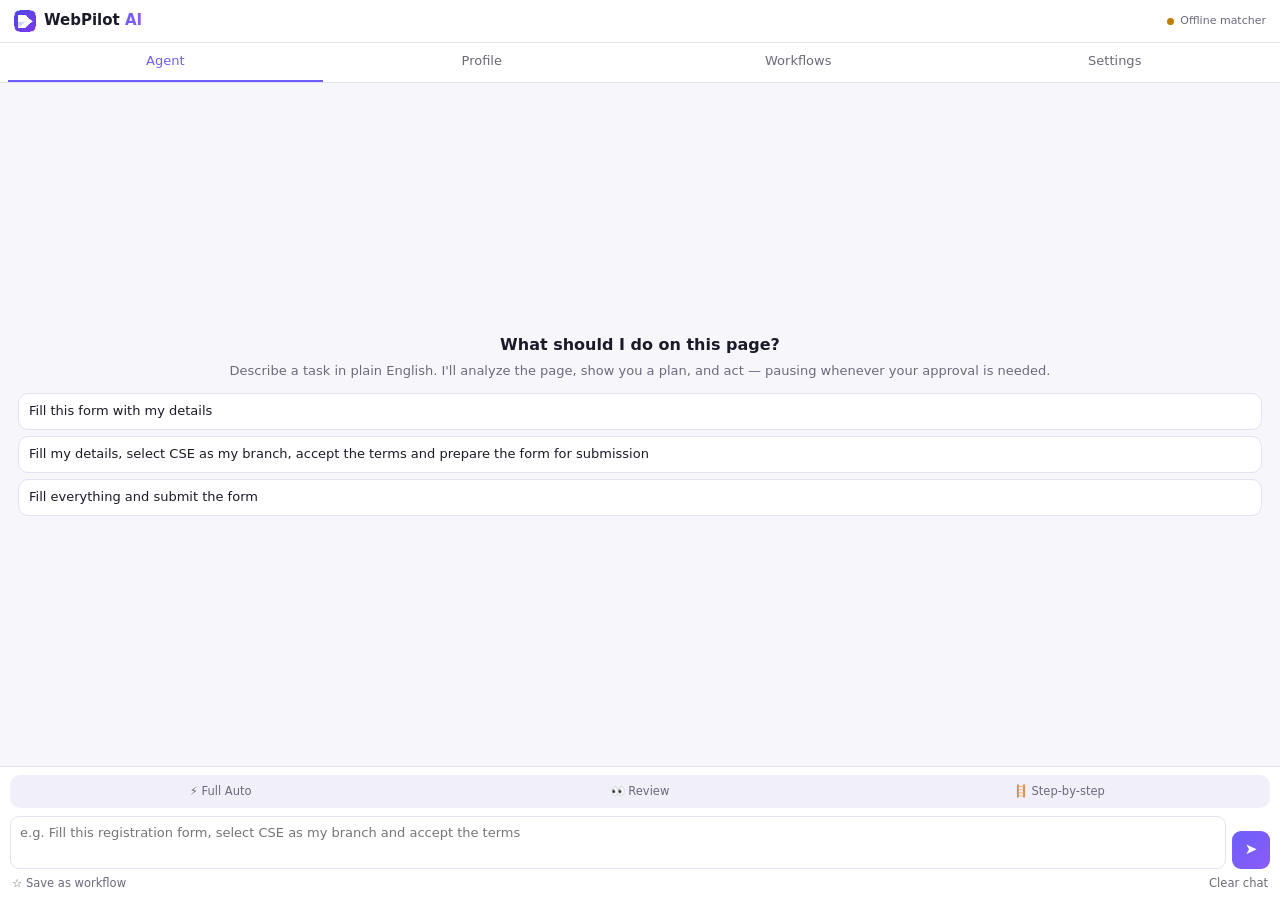
==== extension/sidepanel/sidepanel.html @ 209e41cd "Initial project upload" ====
<!doctype html>
<html lang="en">
<head>
  <meta charset="utf-8" />
  <meta name="viewport" content="width=device-width, initial-scale=1" />
  <title>WebPilot AI</title>
  <link rel="stylesheet" href="sidepanel.css" />
</head>
<body>
  <header class="top">
    <div class="brand">
      <img src="../icons/icon32.png" alt="" width="22" height="22" />
      <span>WebPilot <b>AI</b></span>
    </div>
    <div class="status" id="status" title="Planner">
      <span class="dot"></span><span id="statusText">Offline matcher</span>
    </div>
  </header>

  <nav class="tabs" role="tablist">
    <button class="tab active" data-tab="agent" role="tab">Agent</button>
    <button class="tab" data-tab="profile" role="tab">Profile</button>
    <button class="tab" data-tab="workflows" role="tab">Workflows</button>
    <button class="tab" data-tab="settings" role="tab">Settings</button>
  </nav>

  <!-- ================= AGENT ================= -->
  <section class="panel active" id="tab-agent">
    <div class="log" id="log">
      <div class="welcome" id="welcome">
        <h2>What should I do on this page?</h2>
        <p>Describe a task in plain English. I'll analyze the page, show you a plan, and act — pausing whenever your approval is needed.</p>
        <div class="chips">
          <button class="chip">Fill this form with my details</button>
          <button class="chip">Fill my details, select CSE as my branch, accept the terms and prepare the form for submission</button>
          <button class="chip">Fill everything and submit the form</button>
        </div>
      </div>
    </div>

    <div class="composer">
      <div class="modes" role="radiogroup" aria-label="Autonomy mode">
        <label title="Routine actions run automatically. Submit, payment and delete still need your OK.">
          <input type="radio" name="mode" value="full" /><span>⚡ Full Auto</span>
        </label>
        <label title="Fills fields automatically, pauses before clicks, navigation, terms and sensitive steps.">
          <input type="radio" name="mode" value="review" /><span>👀 Review</span>
        </label>
        <label title="Asks for approval before every action.">
          <input type="radio" name="mode" value="step" /><span>🪜 Step-by-step</span>
        </label>
      </div>
      <div class="inputwrap">
        <textarea id="task" rows="2" placeholder="e.g. Fill this registration form, select CSE as my branch and accept the terms"></textarea>
        <button id="run" class="primary icon" title="Run (Enter)">➤</button>
        <button id="stop" class="danger icon" title="Stop" hidden>■</button>
      </div>
      <div class="composer-foot">
        <button id="saveWf" class="link">☆ Save as workflow</button>
        <button id="clearLog" class="link">Clear chat</button>
      </div>
    </div>
  </section>

  <!-- ================= PROFILE ================= -->
  <section class="panel" id="tab-profile">
    <div class="card accent">
      <h3>✨ Import from ChatGPT or Gemini</h3>
      <ol class="steps">
        <li><button id="copyPrompt" class="small">Copy prompt</button> and paste it into ChatGPT or Gemini.</li>
        <li>Paste the assistant's reply below and preview it.</li>
      </ol>
      <textarea id="importText" rows="4" placeholder='Paste the JSON reply here, e.g. { "fullName": "Asha Rao", ... }'></textarea>
      <div class="row"><button id="previewImport" class="small">Preview import</button></div>
      <div id="importPreview"></div>
      <p class="hint">WebPilot never reads your assistant's memory directly — you control what gets imported.</p>
    </div>

    <div class="card">
      <div class="card-head">
        <h3>🔐 Profile Vault</h3>
        <span class="hint">Stored only on this device. 🔒 = ask before using.</span>
      </div>
      <form id="profileForm"></form>
      <label class="field">
        <span>Custom fields <em>(one per line: <code>key: value</code>)</em></span>
        <textarea id="customFields" rows="3" placeholder="hackerrank: https://hackerrank.com/asha&#10;tshirt size: M"></textarea>
      </label>
      <div class="row sticky">
        <button id="saveProfile" class="primary">Save profile</button>
        <button id="clearProfile" class="ghost">Clear</button>
        <span id="profileSaved" class="saved"></span>
      </div>
    </div>
  </section>

  <!-- ================= WORKFLOWS ================= -->
  <section class="panel" id="tab-workflows">
    <div class="card">
      <h3>⭐ Saved workflows</h3>
      <div id="wfList" class="list"></div>
    </div>
    <div class="card">
      <div class="card-head"><h3>🕘 Action history</h3><button id="clearHistory" class="link">Clear</button></div>
      <div id="historyList" class="list"></div>
    </div>
  </section>

  <!-- ================= SETTINGS ================= -->
  <section class="panel" id="tab-settings">
    <div class="card">
      <h3>🧠 AI planner</h3>
      <p class="hint">Add a free API key for full natural-language understanding. Without one, WebPilot uses its built-in offline form matcher.</p>
      <label class="field"><span>AI provider</span>
        <select id="provider">
          <option value="groq">Groq — free, very fast (recommended)</option>
          <option value="openrouter">OpenRouter — free models</option>
          <option value="gemini">Google Gemini</option>
        </select>
      </label>
      <label class="field"><span id="keyLabel">API key</span>
        <input id="apiKey" type="password" placeholder="" autocomplete="off" />
      </label>
      <p class="hint" style="margin-top:-4px">Get a free key: <a id="keyLink" href="#" target="_blank" rel="noopener"></a></p>
      <label class="field"><span>Model <em>(optional — leave blank for the default)</em></span>
        <input id="model" type="text" placeholder="" />
      </label>
      <label class="field"><span>Default autonomy mode</span>
        <select id="defaultMode">
          <option value="full">Full Auto</option>
          <option value="review">Review</option>
          <option value="step">Step-by-step</option>
        </select>
      </label>
      <div class="row">
        <button id="saveSettings" class="primary">Save</button>
        <button id="testKey" class="ghost">Test connection</button>
        <span id="settingsSaved" class="saved"></span>
      </div>
      <p id="testResult" class="hint"></p>
      <p class="hint">If the chosen model is overloaded, WebPilot retries and then switches to another model from the same provider. If every model is busy, it falls back to the offline matcher.</p>
    </div>
    <div class="card">
      <h3>🛡️ Privacy &amp; safety</h3>
      <ul class="bullets">
        <li>Your profile values are <b>never sent to the AI</b>. The model only sees field names and returns references like <code>profileKey: "email"</code>, which are filled in locally.</li>
        <li>The AI can only request whitelisted actions (fill, select, check, click, navigate) — it never runs code on the page.</li>
        <li>Passwords, OTPs, card and ID numbers are never filled.</li>
        <li>Submit, payment and delete buttons always require your approval — even in Full Auto.</li>
      </ul>
    </div>
  </section>

  <script type="module" src="sidepanel.js"></script>
</body>
</html>
---- extension/sidepanel/sidepanel.css ----
:root {
  --bg: #f7f7fb;
  --surface: #ffffff;
  --surface-2: #f1f0fa;
  --text: #1b1a29;
  --muted: #6b6a7d;
  --border: #e3e2ef;
  --accent: #6d5dfc;
  --accent-2: #8b5cf6;
  --accent-soft: #ecebff;
  --ok: #12a150;
  --warn: #c27c00;
  --warn-soft: #fff6e0;
  --danger: #d93a3a;
  --danger-soft: #ffeaea;
  --radius: 12px;
  --shadow: 0 1px 2px rgba(20, 18, 50, .06), 0 4px 14px rgba(20, 18, 50, .05);
}
@media (prefers-color-scheme: dark) {
  :root {
    --bg: #12121a;
    --surface: #1b1b26;
    --surface-2: #232333;
    --text: #ececf5;
    --muted: #9a99ad;
    --border: #2e2e40;
    --accent-soft: #2a2650;
    --warn-soft: #3a2f12;
    --danger-soft: #3d1a1a;
    --shadow: none;
  }
}

* { box-sizing: border-box; }
html, body { height: 100%; }
body {
  margin: 0; background: var(--bg); color: var(--text);
  font: 13px/1.45 system-ui, -apple-system, "Segoe UI", Roboto, sans-serif;
  display: flex; flex-direction: column;
}
button { font: inherit; cursor: pointer; }
a { color: var(--accent); }
code { font-size: 11.5px; background: var(--surface-2); padding: 1px 4px; border-radius: 4px; }

/* header */
.top { display: flex; align-items: center; justify-content: space-between; padding: 10px 14px; background: var(--surface); border-bottom: 1px solid var(--border); }
.brand { display: flex; align-items: center; gap: 8px; font-size: 15px; font-weight: 600; }
.brand b { background: linear-gradient(90deg, var(--accent), var(--accent-2)); -webkit-background-clip: text; background-clip: text; color: transparent; }
.status { display: flex; align-items: center; gap: 6px; font-size: 11px; color: var(--muted); }
.status .dot { width: 7px; height: 7px; border-radius: 50%; background: var(--warn); }
.status.ai .dot { background: var(--ok); }
.status.busy .dot { background: var(--accent); animation: pulse 1s infinite; }
@keyframes pulse { 50% { opacity: .3; } }

.tabs { display: flex; gap: 2px; padding: 0 8px; background: var(--surface); border-bottom: 1px solid var(--border); }
.tab { flex: 1; border: 0; background: none; padding: 9px 4px; color: var(--muted); border-bottom: 2px solid transparent; font-weight: 500; }
.tab.active { color: var(--accent); border-bottom-color: var(--accent); }

.panel { display: none; flex: 1; overflow: auto; padding: 12px; }
.panel.active { display: block; }
#tab-agent.active { display: flex; flex-direction: column; padding: 0; overflow: hidden; }

/* chat log */
.log { flex: 1; overflow-y: auto; padding: 12px; display: flex; flex-direction: column; gap: 8px; }
.welcome { margin: auto 0; text-align: center; padding: 12px 6px; }
.welcome h2 { font-size: 16px; margin: 0 0 6px; }
.welcome p { color: var(--muted); margin: 0 0 12px; }
.chips { display: flex; flex-direction: column; gap: 6px; }
.chip { text-align: left; border: 1px solid var(--border); background: var(--surface); color: var(--text); border-radius: 10px; padding: 8px 10px; }
.chip:hover { border-color: var(--accent); background: var(--accent-soft); }

.msg { max-width: 92%; padding: 8px 11px; border-radius: 12px; white-space: pre-wrap; word-wrap: break-word; }
.msg.user { align-self: flex-end; background: linear-gradient(135deg, var(--accent), var(--accent-2)); color: #fff; border-bottom-right-radius: 4px; }
.msg.assistant { align-self: flex-start; background: var(--surface); border: 1px solid var(--border); border-bottom-left-radius: 4px; box-shadow: var(--shadow); }
.msg.system { align-self: center; color: var(--muted); font-size: 11.5px; padding: 2px 6px; text-align: center; }
.msg.error { align-self: stretch; background: var(--danger-soft); color: var(--danger); border: 1px solid transparent; }

.plan { align-self: stretch; background: var(--surface); border: 1px solid var(--border); border-radius: var(--radius); box-shadow: var(--shadow); overflow: hidden; }
.plan-head { display: flex; justify-content: space-between; padding: 7px 10px; background: var(--surface-2); font-weight: 600; font-size: 12px; }
.plan-head .count { color: var(--muted); font-weight: 500; }
.plan ol { list-style: none; margin: 0; padding: 4px 0; }
.plan li { display: grid; grid-template-columns: 18px 1fr; gap: 6px; padding: 4px 10px; align-items: start; }
.plan li .ic { text-align: center; }
.plan li .d { font-size: 11px; color: var(--muted); }
.plan li.running { background: var(--accent-soft); }
.plan li.done .t { color: var(--text); }
.plan li.skipped .t, .plan li.pending .t { color: var(--muted); }
.plan li.failed .t { color: var(--danger); }
.plan li.waiting { background: var(--warn-soft); }
.spin { display: inline-block; width: 10px; height: 10px; border: 2px solid var(--accent); border-right-color: transparent; border-radius: 50%; animation: rot .7s linear infinite; }
@keyframes rot { to { transform: rotate(360deg); } }

.approval { align-self: stretch; border: 1.5px solid var(--warn); background: var(--warn-soft); border-radius: var(--radius); padding: 10px; }
.approval.sensitive { border-color: var(--danger); background: var(--danger-soft); }
.approval .ttl { font-weight: 600; margin-bottom: 4px; }
.approval .meta { font-size: 12px; color: var(--muted); margin-bottom: 8px; }
.approval .val { font-family: ui-monospace, Consolas, monospace; font-size: 12px; background: var(--surface); padding: 2px 6px; border-radius: 6px; }
.approval .btns { display: flex; flex-wrap: wrap; gap: 6px; }
.approval.answered { opacity: .6; }
.approval.answered .btns { display: none; }

.summary { align-self: stretch; border-radius: var(--radius); padding: 10px 12px; background: var(--surface); border: 1px solid var(--border); border-left: 4px solid var(--ok); box-shadow: var(--shadow); }
.summary.warn { border-left-color: var(--warn); }
.summary.bad { border-left-color: var(--danger); }
.summary h4 { margin: 0 0 4px; font-size: 13px; }
.summary .stats { display: flex; gap: 10px; font-size: 12px; color: var(--muted); margin-bottom: 4px; }

/* composer */
.composer { border-top: 1px solid var(--border); background: var(--surface); padding: 8px 10px 6px; }
.modes { display: grid; grid-template-columns: repeat(3, 1fr); gap: 4px; background: var(--surface-2); padding: 3px; border-radius: 10px; margin-bottom: 8px; }
.modes label { position: relative; }
.modes input { position: absolute; opacity: 0; }
.modes span { display: block; text-align: center; padding: 5px 2px; border-radius: 8px; font-size: 11.5px; font-weight: 500; color: var(--muted); cursor: pointer; white-space: nowrap; }
.modes input:checked + span { background: var(--surface); color: var(--accent); box-shadow: var(--shadow); }
.modes input:focus-visible + span { outline: 2px solid var(--accent); }
.inputwrap { display: flex; gap: 6px; align-items: flex-end; }
.inputwrap textarea { flex: 1; resize: none; max-height: 140px; }
.composer-foot { display: flex; justify-content: space-between; padding-top: 4px; }

/* forms */
input, textarea, select {
  font: inherit; color: var(--text); background: var(--surface); border: 1px solid var(--border);
  border-radius: 9px; padding: 7px 9px; width: 100%;
}
input:focus, textarea:focus, select:focus { outline: none; border-color: var(--accent); box-shadow: 0 0 0 3px var(--accent-soft); }
.field { display: block; margin-bottom: 8px; }
.field > span { display: block; font-size: 11.5px; font-weight: 500; color: var(--muted); margin-bottom: 3px; }
.field em { font-style: normal; font-weight: 400; }
.pfield { display: grid; grid-template-columns: 1fr auto; gap: 4px; align-items: end; margin-bottom: 7px; }
.pfield .field { margin: 0; }
.lock { display: flex; align-items: center; justify-content: center; width: 32px; height: 33px; border: 1px solid var(--border); border-radius: 9px; cursor: pointer; filter: grayscale(1); opacity: .45; user-select: none; }
.lock input { display: none; }
.lock:has(input:checked) { filter: none; opacity: 1; background: var(--warn-soft); border-color: var(--warn); }
.group-title { font-size: 11px; text-transform: uppercase; letter-spacing: .06em; color: var(--accent); font-weight: 700; margin: 12px 0 6px; }
.group-title:first-child { margin-top: 2px; }

button.primary, button.ghost, button.small, button.danger, button.ok {
  border-radius: 9px; padding: 7px 12px; border: 1px solid transparent; font-weight: 500;
}
button.primary { background: linear-gradient(135deg, var(--accent), var(--accent-2)); color: #fff; }
button.primary:disabled { opacity: .5; cursor: default; }
button.ok { background: var(--ok); color: #fff; }
button.danger { background: var(--danger); color: #fff; }
button.ghost, button.small { background: var(--surface); border-color: var(--border); color: var(--text); }
button.small { padding: 4px 9px; font-size: 12px; }
button.icon { width: 38px; height: 38px; padding: 0; font-size: 15px; }
button.link { border: 0; background: none; color: var(--muted); font-size: 11.5px; padding: 2px; }
button.link:hover { color: var(--accent); }

.card { background: var(--surface); border: 1px solid var(--border); border-radius: var(--radius); padding: 12px; margin-bottom: 12px; box-shadow: var(--shadow); }
.card.accent { background: linear-gradient(160deg, var(--accent-soft), var(--surface) 70%); }
.card h3 { margin: 0 0 8px; font-size: 14px; }
.card-head { display: flex; justify-content: space-between; align-items: baseline; gap: 8px; margin-bottom: 8px; }
.card-head h3 { margin: 0; }
.hint { color: var(--muted); font-size: 11.5px; margin: 6px 0; }
.row { display: flex; gap: 8px; align-items: center; margin-top: 8px; flex-wrap: wrap; }
.row.sticky { position: sticky; bottom: -12px; background: var(--surface); padding: 8px 0 2px; }
.saved { color: var(--ok); font-size: 12px; }
.steps { margin: 0 0 8px; padding-left: 18px; }
.steps li { margin-bottom: 4px; }
.bullets { margin: 0; padding-left: 18px; }
.bullets li { margin-bottom: 6px; }

table.preview { width: 100%; border-collapse: collapse; margin-top: 8px; font-size: 12px; }
table.preview td, table.preview th { padding: 4px; border-bottom: 1px solid var(--border); text-align: left; vertical-align: top; }
table.preview th { color: var(--muted); font-weight: 500; }
table.preview td.new { color: var(--accent); word-break: break-word; }
table.preview td.old { color: var(--muted); word-break: break-word; }

.list { display: flex; flex-direction: column; gap: 6px; }
.item { display: flex; gap: 8px; align-items: center; border: 1px solid var(--border); border-radius: 10px; padding: 8px; }
.item .body { flex: 1; min-width: 0; }
.item .name { font-weight: 500; overflow: hidden; text-overflow: ellipsis; white-space: nowrap; }
.item .sub { color: var(--muted); font-size: 11px; overflow: hidden; text-overflow: ellipsis; white-space: nowrap; }
.badge { font-size: 10px; padding: 1px 6px; border-radius: 99px; background: var(--surface-2); color: var(--muted); white-space: nowrap; }
.badge.completed { background: #e3f7ec; color: var(--ok); }
.badge.stopped, .badge.needs-help { background: var(--warn-soft); color: var(--warn); }
.badge.error { background: var(--danger-soft); color: var(--danger); }
.empty { color: var(--muted); font-size: 12px; text-align: center; padding: 10px; }
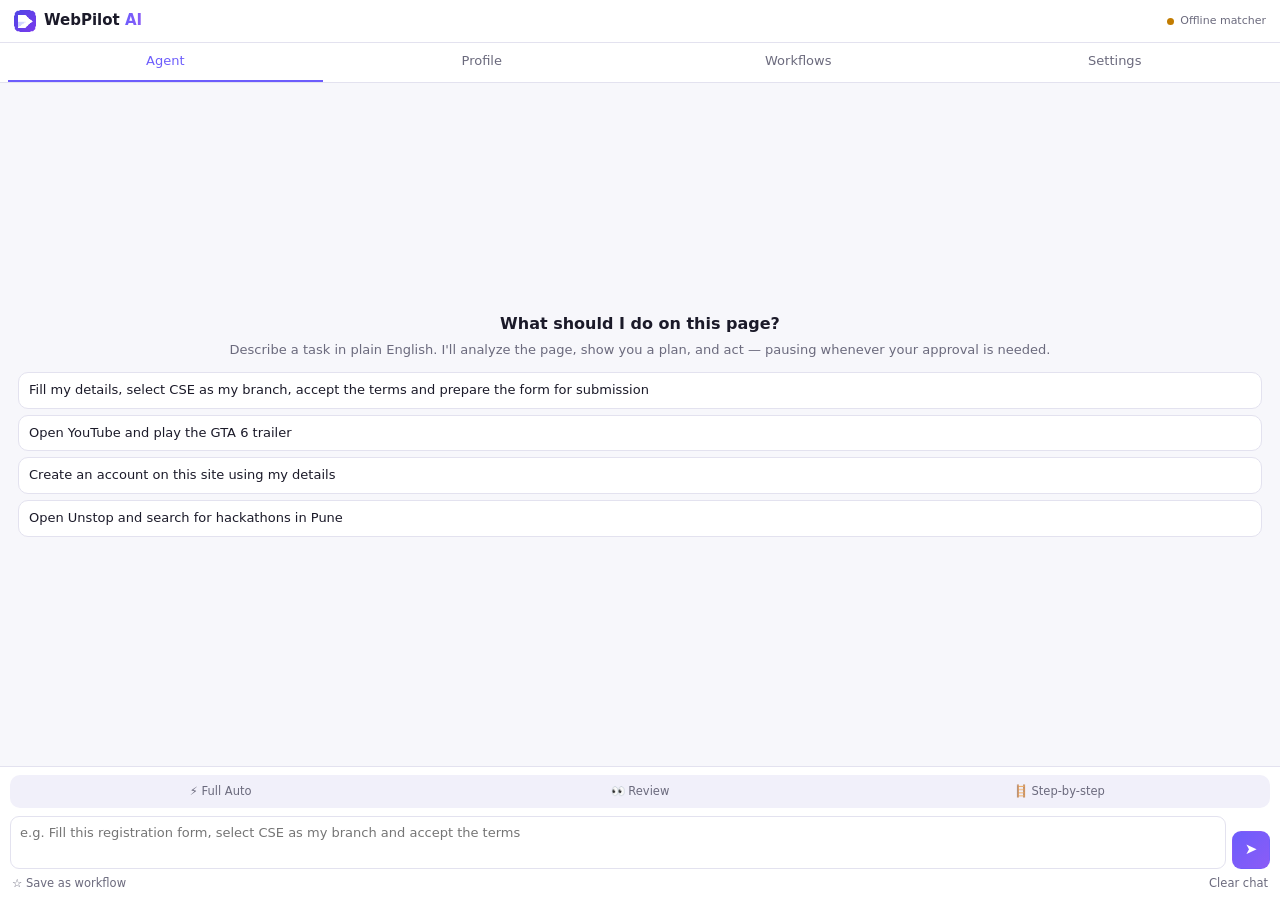
==== commit 0ce9771c: "Make WebPilot a goal-driven agent that verifies and recovers Replace the one-shot planner with a loo" ====
--- a/extension/sidepanel/sidepanel.html
+++ b/extension/sidepanel/sidepanel.html
@@ -31,9 +31,10 @@
         <h2>What should I do on this page?</h2>
         <p>Describe a task in plain English. I'll analyze the page, show you a plan, and act — pausing whenever your approval is needed.</p>
         <div class="chips">
-          <button class="chip">Fill this form with my details</button>
           <button class="chip">Fill my details, select CSE as my branch, accept the terms and prepare the form for submission</button>
-          <button class="chip">Fill everything and submit the form</button>
+          <button class="chip">Open YouTube and play the GTA 6 trailer</button>
+          <button class="chip">Create an account on this site using my details</button>
+          <button class="chip">Open Unstop and search for hackathons in Pune</button>
         </div>
       </div>
     </div>
--- a/extension/sidepanel/sidepanel.css
+++ b/extension/sidepanel/sidepanel.css
@@ -177,3 +177,11 @@
 .badge.stopped, .badge.needs-help { background: var(--warn-soft); color: var(--warn); }
 .badge.error { background: var(--danger-soft); color: var(--danger); }
 .empty { color: var(--muted); font-size: 12px; text-align: center; padding: 10px; }
+
+/* agent: "your turn" card, new statuses */
+.approval.ask { border-color: var(--accent); background: var(--accent-soft); }
+.approval.ask textarea { margin: 8px 0; resize: vertical; min-height: 38px; }
+.approval.answered textarea { display: none; }
+.badge.achieved { background: #e3f7ec; color: var(--ok); }
+.badge.blocked, .badge.step-limit { background: var(--warn-soft); color: var(--warn); }
+.item .pw { border: 0; background: none; padding: 0 2px; cursor: pointer; font-size: 13px; }
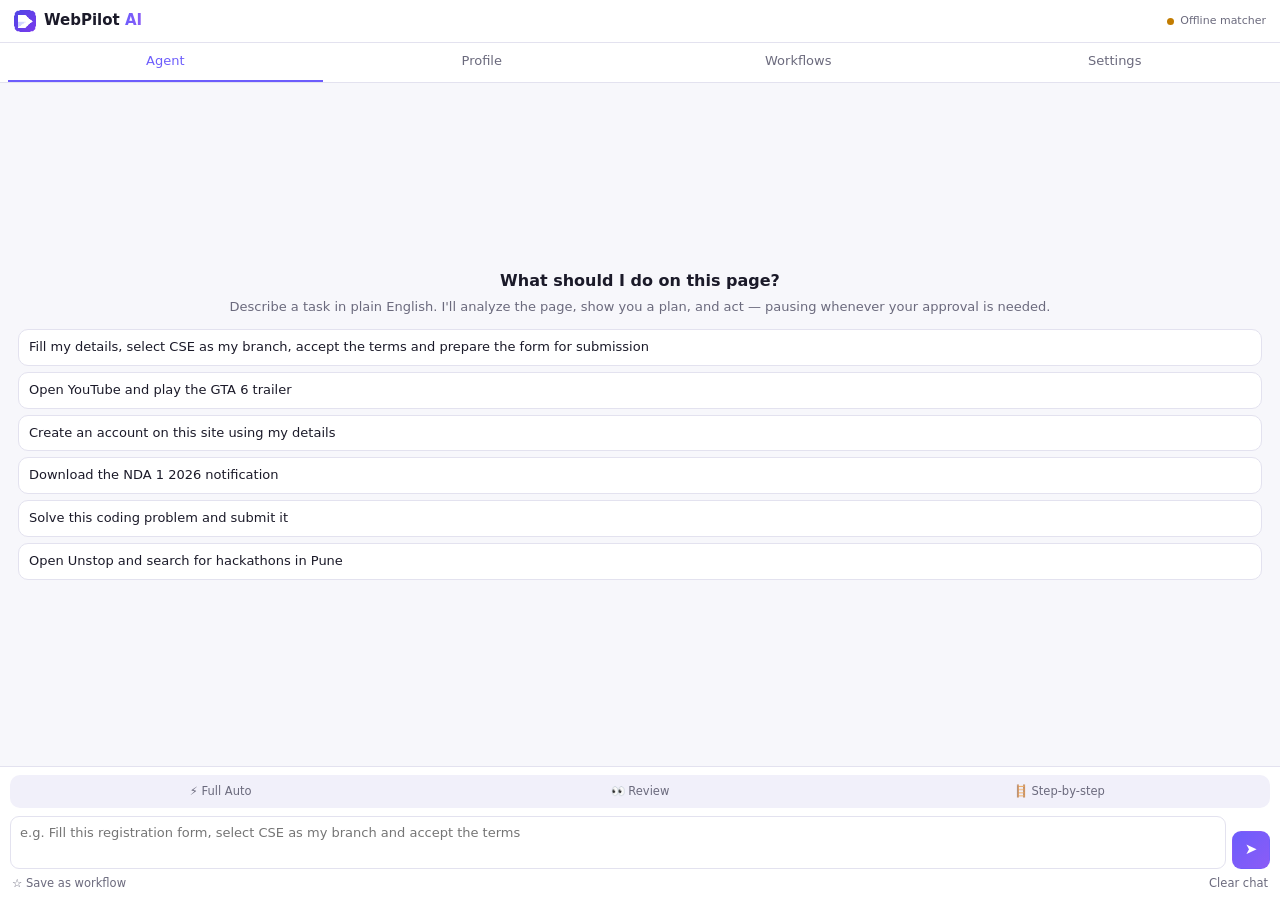
==== commit 8e1d4ddd: "initial" ====
--- a/extension/sidepanel/sidepanel.html
+++ b/extension/sidepanel/sidepanel.html
@@ -34,6 +34,8 @@
           <button class="chip">Fill my details, select CSE as my branch, accept the terms and prepare the form for submission</button>
           <button class="chip">Open YouTube and play the GTA 6 trailer</button>
           <button class="chip">Create an account on this site using my details</button>
+          <button class="chip">Download the NDA 1 2026 notification</button>
+          <button class="chip">Solve this coding problem and submit it</button>
           <button class="chip">Open Unstop and search for hackathons in Pune</button>
         </div>
       </div>
@@ -115,6 +117,8 @@
       <label class="field"><span>AI provider</span>
         <select id="provider">
           <option value="groq">Groq — free, very fast (recommended)</option>
+          <option value="cerebras">Cerebras — free, fastest</option>
+          <option value="sambanova">SambaNova — free, very fast</option>
           <option value="openrouter">OpenRouter — free models</option>
           <option value="gemini">Google Gemini</option>
         </select>
@@ -140,6 +144,7 @@
       </div>
       <p id="testResult" class="hint"></p>
       <p class="hint">If the chosen model is overloaded, WebPilot retries and then switches to another model from the same provider. If every model is busy, it falls back to the offline matcher.</p>
+      <p class="hint"><b>Tip:</b> save free keys for more than one provider (switch the dropdown, paste, Save). If your main provider hits its limit, WebPilot automatically continues with the next one.</p>
     </div>
     <div class="card">
       <h3>🛡️ Privacy &amp; safety</h3>
--- a/extension/sidepanel/sidepanel.css
+++ b/extension/sidepanel/sidepanel.css
@@ -185,3 +185,15 @@
 .badge.achieved { background: #e3f7ec; color: var(--ok); }
 .badge.blocked, .badge.step-limit { background: var(--warn-soft); color: var(--warn); }
 .item .pw { border: 0; background: none; padding: 0 2px; cursor: pointer; font-size: 13px; }
+
+/* task plan checklist */
+.taskplan { align-self: stretch; background: var(--surface); border: 1px solid var(--border); border-left: 4px solid var(--accent); border-radius: var(--radius); padding: 9px 11px; box-shadow: var(--shadow); }
+.taskplan .tp-head { font-weight: 700; font-size: 12px; color: var(--accent); text-transform: uppercase; letter-spacing: .05em; }
+.taskplan .tp-goal { font-weight: 600; margin: 3px 0 6px; }
+.taskplan ol { list-style: none; margin: 0; padding: 0; }
+.taskplan li { display: grid; grid-template-columns: 20px 1fr; gap: 6px; padding: 3px 4px; border-radius: 6px; color: var(--muted); font-size: 12.5px; }
+.taskplan li .ic { text-align: center; font-size: 11px; }
+.taskplan li.done { color: var(--text); }
+.taskplan li.now { background: var(--accent-soft); color: var(--text); font-weight: 600; }
+.taskplan .tp-done { margin-top: 6px; font-size: 12px; color: var(--muted); }
+.msg.system.notice { font-style: italic; opacity: .8; }
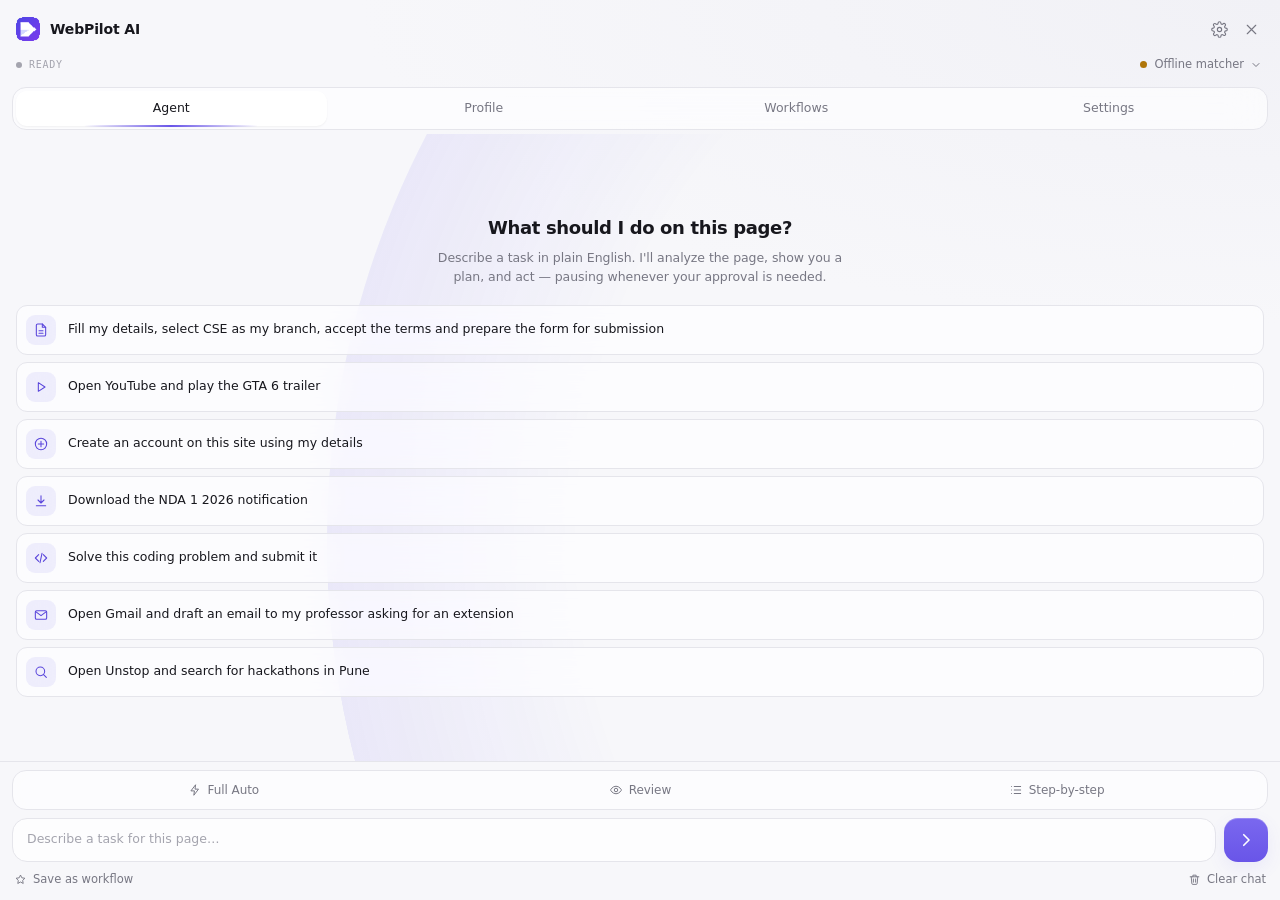
==== commit d0d58d0c: "Add new code" ====
--- a/extension/sidepanel/sidepanel.html
+++ b/extension/sidepanel/sidepanel.html
@@ -1,21 +1,39 @@
 <!doctype html>
-<html lang="en">
+<html lang="en" data-theme="system">
 <head>
   <meta charset="utf-8" />
   <meta name="viewport" content="width=device-width, initial-scale=1" />
+  <meta name="color-scheme" content="dark light" />
   <title>WebPilot AI</title>
+  <script src="theme-init.js"></script>
   <link rel="stylesheet" href="sidepanel.css" />
 </head>
 <body>
+  <!-- ================= HEADER ================= -->
   <header class="top">
     <div class="brand">
-      <img src="../icons/icon32.png" alt="" width="22" height="22" />
-      <span>WebPilot <b>AI</b></span>
-    </div>
-    <div class="status" id="status" title="Planner">
-      <span class="dot"></span><span id="statusText">Offline matcher</span>
+      <img src="../icons/icon32.png" alt="" width="24" height="24" />
+      <span>WebPilot AI</span>
+    </div>
+    <div class="top-actions">
+      <button id="openSettings" class="icon-btn" title="Settings" aria-label="Settings">
+        <svg width="17" height="17" viewBox="0 0 24 24" fill="none" stroke="currentColor" stroke-width="1.6" stroke-linecap="round" stroke-linejoin="round"><circle cx="12" cy="12" r="3"/><path d="M19.4 15a1.7 1.7 0 0 0 .3 1.8l.1.1a2 2 0 1 1-2.8 2.8l-.1-.1a1.7 1.7 0 0 0-1.8-.3 1.7 1.7 0 0 0-1 1.5V21a2 2 0 1 1-4 0v-.1a1.7 1.7 0 0 0-1.1-1.5 1.7 1.7 0 0 0-1.8.3l-.1.1a2 2 0 1 1-2.8-2.8l.1-.1a1.7 1.7 0 0 0 .3-1.8 1.7 1.7 0 0 0-1.5-1H3a2 2 0 1 1 0-4h.1a1.7 1.7 0 0 0 1.5-1.1 1.7 1.7 0 0 0-.3-1.8l-.1-.1a2 2 0 1 1 2.8-2.8l.1.1a1.7 1.7 0 0 0 1.8.3H9a1.7 1.7 0 0 0 1-1.5V3a2 2 0 1 1 4 0v.1a1.7 1.7 0 0 0 1 1.5 1.7 1.7 0 0 0 1.8-.3l.1-.1a2 2 0 1 1 2.8 2.8l-.1.1a1.7 1.7 0 0 0-.3 1.8V9a1.7 1.7 0 0 0 1.5 1H21a2 2 0 1 1 0 4h-.1a1.7 1.7 0 0 0-1.5 1z"/></svg>
+      </button>
+      <button id="closePanel" class="icon-btn" title="Close" aria-label="Close">
+        <svg width="17" height="17" viewBox="0 0 24 24" fill="none" stroke="currentColor" stroke-width="1.6" stroke-linecap="round"><path d="M6 6l12 12M18 6L6 18"/></svg>
+      </button>
     </div>
   </header>
+
+  <div class="statusbar">
+    <div id="activity" class="activity" data-kind="idle" role="status" aria-live="polite">
+      <span class="act-dot"></span><span id="activityText">Ready</span>
+    </div>
+    <button id="modelPill" class="pill" title="AI provider and model — change in Settings">
+      <span id="status" class="status"><span class="dot"></span><span id="statusText">Offline matcher</span></span>
+      <svg width="12" height="12" viewBox="0 0 24 24" fill="none" stroke="currentColor" stroke-width="2" stroke-linecap="round" stroke-linejoin="round"><path d="M6 9l6 6 6-6"/></svg>
+    </button>
+  </div>
 
   <nav class="tabs" role="tablist">
     <button class="tab active" data-tab="agent" role="tab">Agent</button>
@@ -28,47 +46,82 @@
   <section class="panel active" id="tab-agent">
     <div class="log" id="log">
       <div class="welcome" id="welcome">
+        <div class="arc" aria-hidden="true"></div>
         <h2>What should I do on this page?</h2>
         <p>Describe a task in plain English. I'll analyze the page, show you a plan, and act — pausing whenever your approval is needed.</p>
         <div class="chips">
-          <button class="chip">Fill my details, select CSE as my branch, accept the terms and prepare the form for submission</button>
-          <button class="chip">Open YouTube and play the GTA 6 trailer</button>
-          <button class="chip">Create an account on this site using my details</button>
-          <button class="chip">Download the NDA 1 2026 notification</button>
-          <button class="chip">Solve this coding problem and submit it</button>
-          <button class="chip">Open Unstop and search for hackathons in Pune</button>
+          <button class="chip" data-prompt="Fill my details, select CSE as my branch, accept the terms and prepare the form for submission">
+            <span class="chip-ic"><svg width="16" height="16" viewBox="0 0 24 24" fill="none" stroke="currentColor" stroke-width="1.6" stroke-linecap="round" stroke-linejoin="round"><path d="M14 3H7a2 2 0 0 0-2 2v14a2 2 0 0 0 2 2h10a2 2 0 0 0 2-2V8z"/><path d="M14 3v5h5M9 13h6M9 17h6"/></svg></span>
+            <span>Fill my details, select CSE as my branch, accept the terms and prepare the form for submission</span>
+          </button>
+          <button class="chip" data-prompt="Open YouTube and play the GTA 6 trailer">
+            <span class="chip-ic"><svg width="16" height="16" viewBox="0 0 24 24" fill="none" stroke="currentColor" stroke-width="1.6" stroke-linejoin="round"><path d="M8 5.5v13l10-6.5z"/></svg></span>
+            <span>Open YouTube and play the GTA 6 trailer</span>
+          </button>
+          <button class="chip" data-prompt="Create an account on this site using my details">
+            <span class="chip-ic"><svg width="16" height="16" viewBox="0 0 24 24" fill="none" stroke="currentColor" stroke-width="1.6" stroke-linecap="round"><circle cx="12" cy="12" r="8.5"/><path d="M12 8v8M8 12h8"/></svg></span>
+            <span>Create an account on this site using my details</span>
+          </button>
+          <button class="chip" data-prompt="Download the NDA 1 2026 notification">
+            <span class="chip-ic"><svg width="16" height="16" viewBox="0 0 24 24" fill="none" stroke="currentColor" stroke-width="1.6" stroke-linecap="round" stroke-linejoin="round"><path d="M12 4v11M7.5 10.5L12 15l4.5-4.5M5 19h14"/></svg></span>
+            <span>Download the NDA 1 2026 notification</span>
+          </button>
+          <button class="chip" data-prompt="Solve this coding problem and submit it">
+            <span class="chip-ic"><svg width="16" height="16" viewBox="0 0 24 24" fill="none" stroke="currentColor" stroke-width="1.6" stroke-linecap="round" stroke-linejoin="round"><path d="M8.5 7L3.5 12l5 5M15.5 7l5 5-5 5M13.5 5l-3 14"/></svg></span>
+            <span>Solve this coding problem and submit it</span>
+          </button>
+          <button class="chip" data-prompt="Open Gmail and draft an email to my professor asking for an extension">
+            <span class="chip-ic"><svg width="16" height="16" viewBox="0 0 24 24" fill="none" stroke="currentColor" stroke-width="1.6" stroke-linecap="round" stroke-linejoin="round"><rect x="3.5" y="5.5" width="17" height="13" rx="2"/><path d="M4 7l8 6 8-6"/></svg></span>
+            <span>Open Gmail and draft an email to my professor asking for an extension</span>
+          </button>
+          <button class="chip" data-prompt="Open Unstop and search for hackathons in Pune">
+            <span class="chip-ic"><svg width="16" height="16" viewBox="0 0 24 24" fill="none" stroke="currentColor" stroke-width="1.6" stroke-linecap="round"><circle cx="11" cy="11" r="6.5"/><path d="M20 20l-4.2-4.2"/></svg></span>
+            <span>Open Unstop and search for hackathons in Pune</span>
+          </button>
         </div>
       </div>
     </div>
 
     <div class="composer">
       <div class="modes" role="radiogroup" aria-label="Autonomy mode">
-        <label title="Routine actions run automatically. Submit, payment and delete still need your OK.">
-          <input type="radio" name="mode" value="full" /><span>⚡ Full Auto</span>
+        <label title="Routine actions run automatically. Payments and deletions still need your OK.">
+          <input type="radio" name="mode" value="full" />
+          <span><svg width="14" height="14" viewBox="0 0 24 24" fill="none" stroke="currentColor" stroke-width="1.7" stroke-linejoin="round"><path d="M13 3L5 13.5h6L10 21l8-10.5h-6z"/></svg>Full Auto</span>
         </label>
         <label title="Fills fields automatically, pauses before clicks, navigation, terms and sensitive steps.">
-          <input type="radio" name="mode" value="review" /><span>👀 Review</span>
+          <input type="radio" name="mode" value="review" />
+          <span><svg width="14" height="14" viewBox="0 0 24 24" fill="none" stroke="currentColor" stroke-width="1.7"><path d="M2.5 12S6 5.5 12 5.5 21.5 12 21.5 12 18 18.5 12 18.5 2.5 12 2.5 12z"/><circle cx="12" cy="12" r="3"/></svg>Review</span>
         </label>
         <label title="Asks for approval before every action.">
-          <input type="radio" name="mode" value="step" /><span>🪜 Step-by-step</span>
+          <input type="radio" name="mode" value="step" />
+          <span><svg width="14" height="14" viewBox="0 0 24 24" fill="none" stroke="currentColor" stroke-width="1.7" stroke-linecap="round"><path d="M9 6h11M9 12h11M9 18h11M4.5 6h.01M4.5 12h.01M4.5 18h.01"/></svg>Step-by-step</span>
         </label>
       </div>
       <div class="inputwrap">
-        <textarea id="task" rows="2" placeholder="e.g. Fill this registration form, select CSE as my branch and accept the terms"></textarea>
-        <button id="run" class="primary icon" title="Run (Enter)">➤</button>
-        <button id="stop" class="danger icon" title="Stop" hidden>■</button>
+        <textarea id="task" rows="1" placeholder="Describe a task for this page…"></textarea>
+        <button id="run" class="send" title="Run (Enter)" aria-label="Run">
+          <svg width="18" height="18" viewBox="0 0 24 24" fill="none" stroke="currentColor" stroke-width="2.2" stroke-linecap="round" stroke-linejoin="round"><path d="M9 5l7 7-7 7"/></svg>
+        </button>
+        <button id="stop" class="send stop" title="Stop" aria-label="Stop" hidden>
+          <svg width="14" height="14" viewBox="0 0 24 24" fill="currentColor"><rect x="6" y="6" width="12" height="12" rx="2"/></svg>
+        </button>
       </div>
       <div class="composer-foot">
-        <button id="saveWf" class="link">☆ Save as workflow</button>
-        <button id="clearLog" class="link">Clear chat</button>
+        <button id="saveWf" class="link">
+          <svg width="13" height="13" viewBox="0 0 24 24" fill="none" stroke="currentColor" stroke-width="1.7" stroke-linejoin="round"><path d="M12 3.8l2.5 5.1 5.6.8-4.1 4 1 5.6-5-2.7-5 2.7 1-5.6-4.1-4 5.6-.8z"/></svg>
+          Save as workflow</button>
+        <button id="clearLog" class="link">
+          <svg width="13" height="13" viewBox="0 0 24 24" fill="none" stroke="currentColor" stroke-width="1.7" stroke-linecap="round" stroke-linejoin="round"><path d="M4 7h16M10 11v6M14 11v6M6 7l1 12a2 2 0 0 0 2 2h6a2 2 0 0 0 2-2l1-12M9 7V4h6v3"/></svg>
+          Clear chat</button>
       </div>
     </div>
   </section>
 
   <!-- ================= PROFILE ================= -->
   <section class="panel" id="tab-profile">
-    <div class="card accent">
-      <h3>✨ Import from ChatGPT or Gemini</h3>
+    <div class="card">
+      <div class="label">Import</div>
+      <h3>Import from ChatGPT or Gemini</h3>
       <ol class="steps">
         <li><button id="copyPrompt" class="small">Copy prompt</button> and paste it into ChatGPT or Gemini.</li>
         <li>Paste the assistant's reply below and preview it.</li>
@@ -81,8 +134,8 @@
 
     <div class="card">
       <div class="card-head">
-        <h3>🔐 Profile Vault</h3>
-        <span class="hint">Stored only on this device. 🔒 = ask before using.</span>
+        <div><div class="label">Vault</div><h3>Profile</h3></div>
+        <span class="hint">Stored only on this device. Lock = ask before using.</span>
       </div>
       <form id="profileForm"></form>
       <label class="field">
@@ -100,11 +153,12 @@
   <!-- ================= WORKFLOWS ================= -->
   <section class="panel" id="tab-workflows">
     <div class="card">
-      <h3>⭐ Saved workflows</h3>
+      <div class="label">Saved</div>
+      <h3>Workflows</h3>
       <div id="wfList" class="list"></div>
     </div>
     <div class="card">
-      <div class="card-head"><h3>🕘 Action history</h3><button id="clearHistory" class="link">Clear</button></div>
+      <div class="card-head"><div><div class="label">Log</div><h3>Action history</h3></div><button id="clearHistory" class="link">Clear</button></div>
       <div id="historyList" class="list"></div>
     </div>
   </section>
@@ -112,13 +166,12 @@
   <!-- ================= SETTINGS ================= -->
   <section class="panel" id="tab-settings">
     <div class="card">
-      <h3>🧠 AI planner</h3>
+      <div class="label">Model</div>
+      <h3>AI planner</h3>
       <p class="hint">Add a free API key for full natural-language understanding. Without one, WebPilot uses its built-in offline form matcher.</p>
       <label class="field"><span>AI provider</span>
         <select id="provider">
           <option value="groq">Groq — free, very fast (recommended)</option>
-          <option value="cerebras">Cerebras — free, fastest</option>
-          <option value="sambanova">SambaNova — free, very fast</option>
           <option value="openrouter">OpenRouter — free models</option>
           <option value="gemini">Google Gemini</option>
         </select>
@@ -126,7 +179,7 @@
       <label class="field"><span id="keyLabel">API key</span>
         <input id="apiKey" type="password" placeholder="" autocomplete="off" />
       </label>
-      <p class="hint" style="margin-top:-4px">Get a free key: <a id="keyLink" href="#" target="_blank" rel="noopener"></a></p>
+      <p class="hint key-hint">Get a free key: <a id="keyLink" href="#" target="_blank" rel="noopener"></a></p>
       <label class="field"><span>Model <em>(optional — leave blank for the default)</em></span>
         <input id="model" type="text" placeholder="" />
       </label>
@@ -137,22 +190,40 @@
           <option value="step">Step-by-step</option>
         </select>
       </label>
+      <label class="toggle"><input type="checkbox" id="realInput" />
+        <span><b>Real clicks &amp; typing</b>Uses Chrome's debugger so websites receive genuine mouse and keyboard input. Chrome shows a “started debugging this browser” bar while a task runs.</span></label>
+      <label class="toggle"><input type="checkbox" id="vision" />
+        <span><b>Vision</b>Sends a screenshot of the visible page to the AI each step, so it can see buttons and layout. Screenshots contain whatever is on screen.</span></label>
       <div class="row">
         <button id="saveSettings" class="primary">Save</button>
         <button id="testKey" class="ghost">Test connection</button>
         <span id="settingsSaved" class="saved"></span>
       </div>
       <p id="testResult" class="hint"></p>
-      <p class="hint">If the chosen model is overloaded, WebPilot retries and then switches to another model from the same provider. If every model is busy, it falls back to the offline matcher.</p>
-      <p class="hint"><b>Tip:</b> save free keys for more than one provider (switch the dropdown, paste, Save). If your main provider hits its limit, WebPilot automatically continues with the next one.</p>
-    </div>
-    <div class="card">
-      <h3>🛡️ Privacy &amp; safety</h3>
+      <p class="hint">If the chosen model is overloaded, WebPilot retries and then switches to another model from the same provider. With keys for more than one provider saved, it continues with the next provider automatically.</p>
+    </div>
+
+    <div class="card">
+      <div class="label">Appearance</div>
+      <h3>Theme</h3>
+      <label class="field"><span>Color theme</span>
+        <select id="theme">
+          <option value="system">System</option>
+          <option value="light">Light</option>
+          <option value="dark">Dark</option>
+        </select>
+      </label>
+      <p class="hint">System follows your operating system's light or dark appearance. Saved with Settings.</p>
+    </div>
+
+    <div class="card">
+      <div class="label">Safety</div>
+      <h3>Privacy &amp; safety</h3>
       <ul class="bullets">
         <li>Your profile values are <b>never sent to the AI</b>. The model only sees field names and returns references like <code>profileKey: "email"</code>, which are filled in locally.</li>
         <li>The AI can only request whitelisted actions (fill, select, check, click, navigate) — it never runs code on the page.</li>
-        <li>Passwords, OTPs, card and ID numbers are never filled.</li>
-        <li>Submit, payment and delete buttons always require your approval — even in Full Auto.</li>
+        <li>Passwords, OTPs, CAPTCHAs, card and ID numbers are never filled.</li>
+        <li>Payments and deletions always require your approval — even in Full Auto. Emails are sent only when your task says so.</li>
       </ul>
     </div>
   </section>
--- a/extension/sidepanel/sidepanel.css
+++ b/extension/sidepanel/sidepanel.css
@@ -1,199 +1,426 @@
+/* WebPilot AI — side panel.
+   One component set, two themes: every colour comes from the tokens below.
+   data-theme="dark" | "light" | "system" (system follows prefers-color-scheme). */
+
 :root {
-  --bg: #f7f7fb;
-  --surface: #ffffff;
-  --surface-2: #f1f0fa;
-  --text: #1b1a29;
-  --muted: #6b6a7d;
-  --border: #e3e2ef;
-  --accent: #6d5dfc;
-  --accent-2: #8b5cf6;
-  --accent-soft: #ecebff;
-  --ok: #12a150;
-  --warn: #c27c00;
-  --warn-soft: #fff6e0;
-  --danger: #d93a3a;
-  --danger-soft: #ffeaea;
-  --radius: 12px;
-  --shadow: 0 1px 2px rgba(20, 18, 50, .06), 0 4px 14px rgba(20, 18, 50, .05);
-}
-@media (prefers-color-scheme: dark) {
-  :root {
-    --bg: #12121a;
-    --surface: #1b1b26;
-    --surface-2: #232333;
-    --text: #ececf5;
-    --muted: #9a99ad;
-    --border: #2e2e40;
-    --accent-soft: #2a2650;
-    --warn-soft: #3a2f12;
-    --danger-soft: #3d1a1a;
-    --shadow: none;
+  --sans: "Inter", "SF Pro Text", -apple-system, BlinkMacSystemFont, "Segoe UI Variable Text", "Segoe UI", system-ui, sans-serif;
+  --mono: "JetBrains Mono", "SF Mono", ui-monospace, "Cascadia Mono", Consolas, monospace;
+  --r-lg: 14px;
+  --r-md: 11px;
+  --r-sm: 8px;
+  --blur: saturate(160%) blur(18px);
+  --ease: cubic-bezier(.22, .8, .24, 1);
+}
+
+/* ---------- dark (default) ---------- */
+:root, :root[data-theme="dark"] {
+  color-scheme: dark;
+  --bg: #0b0b0e;
+  --bg-tint: #101015;
+  --glass: rgba(255, 255, 255, .035);
+  --glass-2: rgba(255, 255, 255, .055);
+  --glass-3: rgba(255, 255, 255, .085);
+  --line: rgba(255, 255, 255, .075);
+  --line-2: rgba(255, 255, 255, .13);
+  --text: #ededf2;
+  --text-2: #9a9aa6;
+  --text-3: #66666f;
+  --accent: #7c6cf0;
+  --accent-2: #9283f6;
+  --accent-text: #b2a8ff;
+  --accent-soft: rgba(124, 108, 240, .15);
+  --accent-line: rgba(124, 108, 240, .42);
+  --ok: #3dd68c;
+  --warn: #f0b44a;
+  --danger: #f2585d;
+  --ok-soft: rgba(61, 214, 140, .1);
+  --warn-soft: rgba(240, 180, 74, .1);
+  --danger-soft: rgba(242, 88, 93, .1);
+  --input: rgba(255, 255, 255, .035);
+  --shadow: 0 1px 0 rgba(255, 255, 255, .035) inset, 0 10px 30px rgba(0, 0, 0, .35);
+  --shadow-sm: 0 1px 0 rgba(255, 255, 255, .04) inset, 0 2px 8px rgba(0, 0, 0, .3);
+  --arc: rgba(124, 108, 240, .2);
+  --arc-line: rgba(160, 148, 255, .28);
+  --select-arrow: url("data:image/svg+xml,%3Csvg xmlns='http://www.w3.org/2000/svg' width='12' height='12' viewBox='0 0 24 24' fill='none' stroke='%239a9aa6' stroke-width='2' stroke-linecap='round' stroke-linejoin='round'%3E%3Cpath d='M6 9l6 6 6-6'/%3E%3C/svg%3E");
+}
+
+/* ---------- light ---------- */
+:root[data-theme="light"] {
+  color-scheme: light;
+  --bg: #f7f7fa;
+  --bg-tint: #f1f1f6;
+  --glass: rgba(255, 255, 255, .62);
+  --glass-2: rgba(255, 255, 255, .82);
+  --glass-3: #ffffff;
+  --line: #e5e5eb;
+  --line-2: #d8d8e1;
+  --text: #17171d;
+  --text-2: #777783;
+  --text-3: #a4a4ae;
+  --accent: #6955e8;
+  --accent-2: #7a68ef;
+  --accent-text: #5a46db;
+  --accent-soft: rgba(105, 85, 232, .09);
+  --accent-line: rgba(105, 85, 232, .32);
+  --ok: #129a56;
+  --warn: #b0760a;
+  --danger: #d23b3f;
+  --ok-soft: rgba(18, 154, 86, .08);
+  --warn-soft: rgba(176, 118, 10, .08);
+  --danger-soft: rgba(210, 59, 63, .07);
+  --input: rgba(255, 255, 255, .78);
+  --shadow: 0 1px 2px rgba(23, 23, 29, .04), 0 8px 24px rgba(23, 23, 29, .05);
+  --shadow-sm: 0 1px 2px rgba(23, 23, 29, .05);
+  --arc: rgba(105, 85, 232, .1);
+  --arc-line: rgba(105, 85, 232, .16);
+  --select-arrow: url("data:image/svg+xml,%3Csvg xmlns='http://www.w3.org/2000/svg' width='12' height='12' viewBox='0 0 24 24' fill='none' stroke='%23777783' stroke-width='2' stroke-linecap='round' stroke-linejoin='round'%3E%3Cpath d='M6 9l6 6 6-6'/%3E%3C/svg%3E");
+}
+@media (prefers-color-scheme: light) {
+  :root[data-theme="system"] {
+    color-scheme: light;
+    --bg: #f7f7fa;
+    --bg-tint: #f1f1f6;
+    --glass: rgba(255, 255, 255, .62);
+    --glass-2: rgba(255, 255, 255, .82);
+    --glass-3: #ffffff;
+    --line: #e5e5eb;
+    --line-2: #d8d8e1;
+    --text: #17171d;
+    --text-2: #777783;
+    --text-3: #a4a4ae;
+    --accent: #6955e8;
+    --accent-2: #7a68ef;
+    --accent-text: #5a46db;
+    --accent-soft: rgba(105, 85, 232, .09);
+    --accent-line: rgba(105, 85, 232, .32);
+    --ok: #129a56;
+    --warn: #b0760a;
+    --danger: #d23b3f;
+    --ok-soft: rgba(18, 154, 86, .08);
+    --warn-soft: rgba(176, 118, 10, .08);
+    --danger-soft: rgba(210, 59, 63, .07);
+    --input: rgba(255, 255, 255, .78);
+    --shadow: 0 1px 2px rgba(23, 23, 29, .04), 0 8px 24px rgba(23, 23, 29, .05);
+    --shadow-sm: 0 1px 2px rgba(23, 23, 29, .05);
+    --arc: rgba(105, 85, 232, .1);
+    --arc-line: rgba(105, 85, 232, .16);
+    --select-arrow: url("data:image/svg+xml,%3Csvg xmlns='http://www.w3.org/2000/svg' width='12' height='12' viewBox='0 0 24 24' fill='none' stroke='%23777783' stroke-width='2' stroke-linecap='round' stroke-linejoin='round'%3E%3Cpath d='M6 9l6 6 6-6'/%3E%3C/svg%3E");
   }
 }
 
+/* ---------- base ---------- */
 * { box-sizing: border-box; }
+[hidden] { display: none !important; }
 html, body { height: 100%; }
 body {
-  margin: 0; background: var(--bg); color: var(--text);
-  font: 13px/1.45 system-ui, -apple-system, "Segoe UI", Roboto, sans-serif;
-  display: flex; flex-direction: column;
-}
-button { font: inherit; cursor: pointer; }
-a { color: var(--accent); }
-code { font-size: 11.5px; background: var(--surface-2); padding: 1px 4px; border-radius: 4px; }
-
-/* header */
-.top { display: flex; align-items: center; justify-content: space-between; padding: 10px 14px; background: var(--surface); border-bottom: 1px solid var(--border); }
-.brand { display: flex; align-items: center; gap: 8px; font-size: 15px; font-weight: 600; }
-.brand b { background: linear-gradient(90deg, var(--accent), var(--accent-2)); -webkit-background-clip: text; background-clip: text; color: transparent; }
-.status { display: flex; align-items: center; gap: 6px; font-size: 11px; color: var(--muted); }
-.status .dot { width: 7px; height: 7px; border-radius: 50%; background: var(--warn); }
-.status.ai .dot { background: var(--ok); }
-.status.busy .dot { background: var(--accent); animation: pulse 1s infinite; }
-@keyframes pulse { 50% { opacity: .3; } }
-
-.tabs { display: flex; gap: 2px; padding: 0 8px; background: var(--surface); border-bottom: 1px solid var(--border); }
-.tab { flex: 1; border: 0; background: none; padding: 9px 4px; color: var(--muted); border-bottom: 2px solid transparent; font-weight: 500; }
-.tab.active { color: var(--accent); border-bottom-color: var(--accent); }
-
-.panel { display: none; flex: 1; overflow: auto; padding: 12px; }
+  margin: 0;
+  display: flex;
+  flex-direction: column;
+  background: radial-gradient(120% 60% at 100% 0%, var(--bg-tint) 0%, var(--bg) 60%) fixed, var(--bg);
+  color: var(--text);
+  font: 13px/1.5 var(--sans);
+  letter-spacing: -.005em;
+  -webkit-font-smoothing: antialiased;
+  overflow: hidden;
+}
+button { font: inherit; color: inherit; cursor: pointer; }
+a { color: var(--accent-text); text-decoration: none; }
+a:hover { text-decoration: underline; }
+code { font: 11.5px var(--mono); background: var(--glass-2); border: 1px solid var(--line); padding: 0 4px; border-radius: 5px; }
+svg { flex: none; }
+::selection { background: var(--accent-soft); }
+*::-webkit-scrollbar { width: 8px; height: 8px; }
+*::-webkit-scrollbar-thumb { background: var(--line-2); border-radius: 8px; border: 2px solid transparent; background-clip: padding-box; }
+*::-webkit-scrollbar-track { background: transparent; }
+:focus-visible { outline: 2px solid var(--accent-line); outline-offset: 1px; }
+
+/* small monospaced metadata labels (Nothing-style) */
+.label, .plan-head, .tp-head, .summary h4, .approval .ttl, .msg.system, .activity, .badge, .group-title {
+  font-family: var(--mono);
+  text-transform: uppercase;
+  letter-spacing: .07em;
+}
+
+/* ---------- header ---------- */
+.top { display: flex; align-items: center; justify-content: space-between; padding: 14px 14px 4px 16px; }
+.brand { display: flex; align-items: center; gap: 10px; font-size: 14px; font-weight: 600; letter-spacing: -.01em; }
+.brand img { border-radius: 7px; }
+.top-actions { display: flex; gap: 2px; }
+.icon-btn {
+  display: inline-grid; place-items: center; width: 30px; height: 30px; padding: 0;
+  border: 0; border-radius: var(--r-sm); background: transparent; color: var(--text-2);
+  transition: background .15s, color .15s;
+}
+.icon-btn:hover { background: var(--glass-2); color: var(--text); }
+
+.statusbar { display: flex; align-items: center; justify-content: space-between; gap: 8px; padding: 4px 12px 10px 16px; min-height: 30px; }
+.activity { display: inline-flex; align-items: center; gap: 7px; min-width: 0; font-size: 10px; color: var(--text-3); }
+.activity #activityText { overflow: hidden; text-overflow: ellipsis; white-space: nowrap; }
+.act-dot { width: 6px; height: 6px; border-radius: 50%; background: var(--text-3); flex: none; }
+.activity[data-kind="busy"] { color: var(--text-2); }
+.activity[data-kind="busy"] .act-dot { background: var(--accent); box-shadow: 0 0 0 3px var(--accent-soft); animation: pulse 1.3s ease-in-out infinite; }
+.activity[data-kind="wait"] { color: var(--warn); }
+.activity[data-kind="wait"] .act-dot { background: var(--warn); animation: pulse 1.3s ease-in-out infinite; }
+.activity[data-kind="done"] { color: var(--text-2); }
+.activity[data-kind="done"] .act-dot { background: var(--ok); }
+.activity[data-kind="warn"] .act-dot { background: var(--warn); }
+@keyframes pulse { 50% { opacity: .35; } }
+
+.pill {
+  display: inline-flex; align-items: center; gap: 6px; min-width: 0; max-width: 62%;
+  border: 0; background: transparent; color: var(--text-2); font-size: 11.5px; padding: 4px 6px; border-radius: var(--r-sm);
+}
+.pill:hover { background: var(--glass-2); color: var(--text); }
+.status { display: inline-flex; align-items: center; gap: 7px; min-width: 0; }
+.status #statusText { overflow: hidden; text-overflow: ellipsis; white-space: nowrap; }
+.status .dot { width: 7px; height: 7px; border-radius: 50%; background: var(--warn); flex: none; }
+.status.ai .dot { background: var(--ok); box-shadow: 0 0 0 3px var(--ok-soft); }
+
+/* ---------- segmented controls (tabs, modes) ---------- */
+.tabs, .modes {
+  display: grid; grid-template-columns: repeat(4, 1fr); gap: 2px; padding: 3px;
+  background: var(--glass); border: 1px solid var(--line); border-radius: var(--r-lg);
+  backdrop-filter: var(--blur); -webkit-backdrop-filter: var(--blur);
+}
+.tabs { margin: 0 12px 4px; }
+.tab {
+  position: relative; border: 0; background: transparent; color: var(--text-2);
+  padding: 8px 4px; border-radius: 11px; font-size: 12.5px; font-weight: 500; transition: color .15s, background .15s;
+}
+.tab:hover { color: var(--text); }
+.tab.active { color: var(--text); background: var(--glass-3); box-shadow: var(--shadow-sm); }
+.tab.active::after {
+  content: ""; position: absolute; left: 22%; right: 22%; bottom: -1px; height: 2px; border-radius: 2px;
+  background: linear-gradient(90deg, transparent, var(--accent), transparent);
+}
+
+.panel { display: none; flex: 1; min-height: 0; overflow-y: auto; padding: 10px 12px 14px; }
 .panel.active { display: block; }
 #tab-agent.active { display: flex; flex-direction: column; padding: 0; overflow: hidden; }
 
-/* chat log */
-.log { flex: 1; overflow-y: auto; padding: 12px; display: flex; flex-direction: column; gap: 8px; }
-.welcome { margin: auto 0; text-align: center; padding: 12px 6px; }
-.welcome h2 { font-size: 16px; margin: 0 0 6px; }
-.welcome p { color: var(--muted); margin: 0 0 12px; }
-.chips { display: flex; flex-direction: column; gap: 6px; }
-.chip { text-align: left; border: 1px solid var(--border); background: var(--surface); color: var(--text); border-radius: 10px; padding: 8px 10px; }
-.chip:hover { border-color: var(--accent); background: var(--accent-soft); }
-
-.msg { max-width: 92%; padding: 8px 11px; border-radius: 12px; white-space: pre-wrap; word-wrap: break-word; }
-.msg.user { align-self: flex-end; background: linear-gradient(135deg, var(--accent), var(--accent-2)); color: #fff; border-bottom-right-radius: 4px; }
-.msg.assistant { align-self: flex-start; background: var(--surface); border: 1px solid var(--border); border-bottom-left-radius: 4px; box-shadow: var(--shadow); }
-.msg.system { align-self: center; color: var(--muted); font-size: 11.5px; padding: 2px 6px; text-align: center; }
-.msg.error { align-self: stretch; background: var(--danger-soft); color: var(--danger); border: 1px solid transparent; }
-
-.plan { align-self: stretch; background: var(--surface); border: 1px solid var(--border); border-radius: var(--radius); box-shadow: var(--shadow); overflow: hidden; }
-.plan-head { display: flex; justify-content: space-between; padding: 7px 10px; background: var(--surface-2); font-weight: 600; font-size: 12px; }
-.plan-head .count { color: var(--muted); font-weight: 500; }
+/* ---------- chat log ---------- */
+.log { flex: 1; min-height: 0; overflow-y: auto; overflow-x: hidden; padding: 12px 14px 8px; display: flex; flex-direction: column; gap: 8px; }
+
+.welcome { position: relative; margin: auto 0; padding: 18px 2px 6px; text-align: center; }
+.welcome .arc {
+  position: absolute; z-index: -1; pointer-events: none; width: 140%; aspect-ratio: 1; left: 25%; top: -105%;
+  border-radius: 50%; border-bottom: 1px solid var(--arc-line);
+  background: radial-gradient(closest-side, transparent 70%, var(--arc) 100%);
+  opacity: .9;
+}
+.welcome h2 { margin: 0 0 8px; font-size: 18px; font-weight: 600; letter-spacing: -.02em; }
+.welcome p { margin: 0 auto 18px; max-width: 34em; color: var(--text-2); font-size: 12.5px; }
+.chips { display: flex; flex-direction: column; gap: 7px; text-align: left; }
+.chip {
+  display: flex; align-items: center; gap: 12px; width: 100%; padding: 9px 12px 9px 9px;
+  background: var(--glass); border: 1px solid var(--line); border-radius: var(--r-md); color: var(--text);
+  font-size: 12.5px; text-align: left; transition: background .15s, border-color .15s;
+  backdrop-filter: var(--blur); -webkit-backdrop-filter: var(--blur);
+}
+.chip:hover { background: var(--glass-2); border-color: var(--line-2); }
+.chip-ic { display: grid; place-items: center; width: 30px; height: 30px; border-radius: 9px; background: var(--accent-soft); color: var(--accent-text); flex: none; }
+
+.msg { max-width: 90%; padding: 8px 11px; border-radius: 13px; white-space: pre-wrap; word-wrap: break-word; font-size: 12.5px; }
+.msg.user { align-self: flex-end; background: var(--accent-soft); border: 1px solid var(--accent-line); border-bottom-right-radius: 4px; }
+.msg.assistant { align-self: flex-start; background: var(--glass); border: 1px solid var(--line); border-bottom-left-radius: 4px; }
+.msg.system { align-self: stretch; max-width: none; padding: 0 2px; border-radius: 0; font-size: 9.5px; color: var(--text-3); line-height: 1.6; }
+.msg.system.notice { color: var(--text-2); }
+.msg.error { align-self: stretch; max-width: none; background: var(--danger-soft); border: 1px solid transparent; color: var(--danger); }
+
+/* plan card (one step's actions) */
+.plan { align-self: stretch; background: var(--glass); border: 1px solid var(--line); border-radius: var(--r-md); overflow: hidden; }
+.plan-head { display: flex; justify-content: space-between; padding: 7px 11px; font-size: 9.5px; color: var(--text-3); border-bottom: 1px solid var(--line); }
 .plan ol { list-style: none; margin: 0; padding: 4px 0; }
-.plan li { display: grid; grid-template-columns: 18px 1fr; gap: 6px; padding: 4px 10px; align-items: start; }
-.plan li .ic { text-align: center; }
-.plan li .d { font-size: 11px; color: var(--muted); }
+.plan li { display: grid; grid-template-columns: 16px 1fr; gap: 8px; padding: 4px 11px; align-items: start; }
+.plan li .ic { display: grid; place-items: center; height: 19px; color: var(--text-3); }
+.plan li .t { font-size: 12.5px; }
+.plan li .d { font-size: 11px; color: var(--text-3); }
 .plan li.running { background: var(--accent-soft); }
-.plan li.done .t { color: var(--text); }
-.plan li.skipped .t, .plan li.pending .t { color: var(--muted); }
-.plan li.failed .t { color: var(--danger); }
+.plan li.done .ic { color: var(--ok); }
+.plan li.failed .ic, .plan li.failed .t { color: var(--danger); }
+.plan li.skipped .t, .plan li.pending .t { color: var(--text-2); }
 .plan li.waiting { background: var(--warn-soft); }
-.spin { display: inline-block; width: 10px; height: 10px; border: 2px solid var(--accent); border-right-color: transparent; border-radius: 50%; animation: rot .7s linear infinite; }
+.plan li.waiting .ic { color: var(--warn); }
+.st { width: 7px; height: 7px; border-radius: 50%; border: 1.5px solid var(--text-3); }
+.spin { width: 11px; height: 11px; border: 1.5px solid var(--accent); border-right-color: transparent; border-radius: 50%; animation: rot .7s linear infinite; }
 @keyframes rot { to { transform: rotate(360deg); } }
 
-.approval { align-self: stretch; border: 1.5px solid var(--warn); background: var(--warn-soft); border-radius: var(--radius); padding: 10px; }
-.approval.sensitive { border-color: var(--danger); background: var(--danger-soft); }
-.approval .ttl { font-weight: 600; margin-bottom: 4px; }
-.approval .meta { font-size: 12px; color: var(--muted); margin-bottom: 8px; }
-.approval .val { font-family: ui-monospace, Consolas, monospace; font-size: 12px; background: var(--surface); padding: 2px 6px; border-radius: 6px; }
+/* task plan (made before acting) */
+.taskplan { align-self: stretch; background: var(--glass); border: 1px solid var(--line); border-radius: var(--r-md); padding: 10px 12px; }
+.tp-head { font-size: 9.5px; color: var(--accent-text); }
+.tp-goal { margin: 4px 0 8px; font-weight: 600; font-size: 12.5px; }
+.taskplan ol { list-style: none; margin: 0; padding: 0; display: flex; flex-direction: column; gap: 2px; }
+.taskplan li { display: grid; grid-template-columns: 20px 1fr; gap: 8px; align-items: start; padding: 3px 4px; border-radius: 7px; font-size: 12px; color: var(--text-2); }
+.taskplan li .ic { display: grid; place-items: center; width: 18px; height: 18px; border-radius: 50%; border: 1px solid var(--line-2); font: 9.5px var(--mono); color: var(--text-3); }
+.taskplan li.done { color: var(--text); }
+.taskplan li.done .ic { border-color: transparent; color: var(--ok); background: var(--ok-soft); }
+.taskplan li.now { background: var(--accent-soft); color: var(--text); }
+.taskplan li.now .ic { border-color: var(--accent-line); color: var(--accent-text); }
+.tp-done { margin-top: 8px; font-size: 11.5px; color: var(--text-2); }
+.tp-done span { font: 9.5px var(--mono); text-transform: uppercase; letter-spacing: .07em; color: var(--text-3); margin-right: 4px; }
+
+/* approval / your-turn */
+.approval {
+  align-self: stretch; background: var(--glass-2); border: 1px solid var(--line-2); border-radius: var(--r-md);
+  padding: 10px 12px; box-shadow: inset 2px 0 0 var(--warn);
+}
+.approval.sensitive { box-shadow: inset 2px 0 0 var(--danger); }
+.approval.ask { box-shadow: inset 2px 0 0 var(--accent); }
+.approval .ttl { font-size: 9.5px; color: var(--warn); margin-bottom: 4px; }
+.approval.sensitive .ttl { color: var(--danger); }
+.approval.ask .ttl { color: var(--accent-text); }
+.approval .meta { font-size: 11px; color: var(--text-3); margin: 4px 0 8px; }
+.approval .val { font: 11.5px var(--mono); background: var(--input); border: 1px solid var(--line); padding: 1px 6px; border-radius: 6px; }
+.approval textarea { margin: 8px 0; resize: vertical; min-height: 38px; }
 .approval .btns { display: flex; flex-wrap: wrap; gap: 6px; }
-.approval.answered { opacity: .6; }
-.approval.answered .btns { display: none; }
-
-.summary { align-self: stretch; border-radius: var(--radius); padding: 10px 12px; background: var(--surface); border: 1px solid var(--border); border-left: 4px solid var(--ok); box-shadow: var(--shadow); }
-.summary.warn { border-left-color: var(--warn); }
-.summary.bad { border-left-color: var(--danger); }
-.summary h4 { margin: 0 0 4px; font-size: 13px; }
-.summary .stats { display: flex; gap: 10px; font-size: 12px; color: var(--muted); margin-bottom: 4px; }
-
-/* composer */
-.composer { border-top: 1px solid var(--border); background: var(--surface); padding: 8px 10px 6px; }
-.modes { display: grid; grid-template-columns: repeat(3, 1fr); gap: 4px; background: var(--surface-2); padding: 3px; border-radius: 10px; margin-bottom: 8px; }
+.approval.answered { opacity: .55; }
+.approval.answered .btns, .approval.answered textarea { display: none; }
+
+/* summary */
+.summary { align-self: stretch; background: var(--glass); border: 1px solid var(--line); border-radius: var(--r-md); padding: 10px 12px; }
+.summary h4 { display: flex; align-items: center; gap: 7px; margin: 0 0 5px; font-size: 9.5px; font-weight: 500; color: var(--ok); }
+.summary h4::before { content: ""; width: 6px; height: 6px; border-radius: 50%; background: currentColor; }
+.summary.warn h4 { color: var(--warn); }
+.summary.bad h4 { color: var(--danger); }
+.summary h4 .i { margin-right: -2px; }
+.summary .stats { display: flex; gap: 12px; font: 10.5px var(--mono); color: var(--text-3); margin-bottom: 4px; }
+.summary .sum-body { white-space: pre-wrap; font-size: 12.5px; }
+
+/* ---------- composer ---------- */
+.composer { padding: 8px 12px 10px; border-top: 1px solid var(--line); background: linear-gradient(to bottom, transparent, var(--bg) 30%); }
+.modes { grid-template-columns: repeat(3, 1fr); margin-bottom: 8px; }
 .modes label { position: relative; }
-.modes input { position: absolute; opacity: 0; }
-.modes span { display: block; text-align: center; padding: 5px 2px; border-radius: 8px; font-size: 11.5px; font-weight: 500; color: var(--muted); cursor: pointer; white-space: nowrap; }
-.modes input:checked + span { background: var(--surface); color: var(--accent); box-shadow: var(--shadow); }
-.modes input:focus-visible + span { outline: 2px solid var(--accent); }
-.inputwrap { display: flex; gap: 6px; align-items: flex-end; }
-.inputwrap textarea { flex: 1; resize: none; max-height: 140px; }
-.composer-foot { display: flex; justify-content: space-between; padding-top: 4px; }
-
-/* forms */
+.modes input { position: absolute; opacity: 0; pointer-events: none; }
+.modes span {
+  display: flex; align-items: center; justify-content: center; gap: 6px; padding: 7px 4px; border-radius: 11px;
+  font-size: 12px; font-weight: 500; color: var(--text-2); cursor: pointer; white-space: nowrap; transition: color .15s, background .15s;
+}
+.modes span:hover { color: var(--text); }
+.modes input:checked + span { color: var(--accent-text); background: var(--glass-3); box-shadow: var(--shadow-sm), inset 0 0 0 1px var(--accent-line); }
+.modes input:focus-visible + span { outline: 2px solid var(--accent-line); }
+
+.inputwrap { display: flex; gap: 8px; align-items: flex-end; }
+.inputwrap textarea {
+  flex: 1; resize: none; min-height: 44px; max-height: 140px; padding: 11px 14px; border-radius: 15px; line-height: 1.45;
+}
+.send {
+  display: grid; place-items: center; width: 44px; height: 44px; flex: none; padding: 0; border: 0; border-radius: 14px;
+  background: linear-gradient(180deg, var(--accent-2), var(--accent)); color: #fff;
+  box-shadow: 0 1px 0 rgba(255, 255, 255, .22) inset, 0 6px 18px var(--accent-soft); transition: transform .12s, filter .15s;
+}
+.send:hover { filter: brightness(1.06); }
+.send:active { transform: scale(.96); }
+.send.stop { background: var(--danger-soft); color: var(--danger); box-shadow: inset 0 0 0 1px var(--danger); }
+.composer-foot { display: flex; justify-content: space-between; padding-top: 7px; }
+button.link {
+  display: inline-flex; align-items: center; gap: 6px; border: 0; background: none; padding: 2px 2px;
+  color: var(--text-2); font-size: 11.5px;
+}
+button.link:hover { color: var(--text); }
+body.running #clearLog { opacity: .4; pointer-events: none; }
+
+/* ---------- form controls ---------- */
 input, textarea, select {
-  font: inherit; color: var(--text); background: var(--surface); border: 1px solid var(--border);
-  border-radius: 9px; padding: 7px 9px; width: 100%;
-}
-input:focus, textarea:focus, select:focus { outline: none; border-color: var(--accent); box-shadow: 0 0 0 3px var(--accent-soft); }
-.field { display: block; margin-bottom: 8px; }
-.field > span { display: block; font-size: 11.5px; font-weight: 500; color: var(--muted); margin-bottom: 3px; }
-.field em { font-style: normal; font-weight: 400; }
-.pfield { display: grid; grid-template-columns: 1fr auto; gap: 4px; align-items: end; margin-bottom: 7px; }
+  width: 100%; font: inherit; font-size: 12.5px; color: var(--text);
+  background: var(--input); border: 1px solid var(--line); border-radius: 10px; padding: 8px 10px;
+  transition: border-color .15s, box-shadow .15s;
+}
+input::placeholder, textarea::placeholder { color: var(--text-3); }
+input:focus, textarea:focus, select:focus { outline: none; border-color: var(--accent-line); box-shadow: 0 0 0 3px var(--accent-soft); }
+select { appearance: none; -webkit-appearance: none; padding-right: 30px; background-image: var(--select-arrow); background-repeat: no-repeat; background-position: right 10px center; }
+select option { background: var(--bg); color: var(--text); }
+
+.field { display: block; margin-bottom: 10px; }
+.field > span { display: block; font-size: 11px; font-weight: 500; color: var(--text-2); margin-bottom: 4px; }
+.field em { font-style: normal; font-weight: 400; color: var(--text-3); }
+.pfield { display: grid; grid-template-columns: 1fr auto; gap: 6px; align-items: end; margin-bottom: 8px; }
 .pfield .field { margin: 0; }
-.lock { display: flex; align-items: center; justify-content: center; width: 32px; height: 33px; border: 1px solid var(--border); border-radius: 9px; cursor: pointer; filter: grayscale(1); opacity: .45; user-select: none; }
+.lock {
+  display: grid; place-items: center; width: 34px; height: 35px; border: 1px solid var(--line); border-radius: 10px;
+  color: var(--text-3); cursor: pointer; user-select: none; transition: all .15s;
+}
 .lock input { display: none; }
-.lock:has(input:checked) { filter: none; opacity: 1; background: var(--warn-soft); border-color: var(--warn); }
-.group-title { font-size: 11px; text-transform: uppercase; letter-spacing: .06em; color: var(--accent); font-weight: 700; margin: 12px 0 6px; }
-.group-title:first-child { margin-top: 2px; }
-
-button.primary, button.ghost, button.small, button.danger, button.ok {
-  border-radius: 9px; padding: 7px 12px; border: 1px solid transparent; font-weight: 500;
-}
-button.primary { background: linear-gradient(135deg, var(--accent), var(--accent-2)); color: #fff; }
+.lock:hover { color: var(--text-2); }
+.lock:has(input:checked) { color: var(--warn); background: var(--warn-soft); border-color: var(--warn); }
+.group-title { font-size: 9.5px; color: var(--text-3); margin: 16px 0 8px; padding-top: 10px; border-top: 1px solid var(--line); }
+.group-title:first-child { margin-top: 2px; padding-top: 0; border-top: 0; }
+
+/* switches */
+.toggle { display: flex; gap: 10px; align-items: flex-start; margin: 10px 0; font-size: 11.5px; color: var(--text-2); cursor: pointer; }
+.toggle b { display: block; color: var(--text); font-weight: 500; font-size: 12.5px; margin-bottom: 1px; }
+.toggle input {
+  appearance: none; -webkit-appearance: none; flex: none; width: 30px; height: 18px; padding: 0; margin-top: 2px;
+  border-radius: 999px; background: var(--glass-3); border: 1px solid var(--line-2); position: relative; cursor: pointer;
+}
+.toggle input::before {
+  content: ""; position: absolute; top: 2px; left: 2px; width: 12px; height: 12px; border-radius: 50%;
+  background: var(--text-2); transition: transform .2s var(--ease), background .2s;
+}
+.toggle input:checked { background: var(--accent); border-color: var(--accent); }
+.toggle input:checked::before { transform: translateX(12px); background: #fff; }
+
+/* buttons */
+button.primary, button.ghost, button.small, button.ok, button.danger {
+  display: inline-flex; align-items: center; justify-content: center; gap: 6px;
+  border-radius: 9px; padding: 7px 13px; font-size: 12.5px; font-weight: 500; border: 1px solid transparent; transition: filter .15s, background .15s, border-color .15s;
+}
+button.primary, button.ok { background: var(--accent); color: #fff; box-shadow: 0 1px 0 rgba(255, 255, 255, .18) inset; }
+button.primary:hover, button.ok:hover { filter: brightness(1.07); }
 button.primary:disabled { opacity: .5; cursor: default; }
-button.ok { background: var(--ok); color: #fff; }
-button.danger { background: var(--danger); color: #fff; }
-button.ghost, button.small { background: var(--surface); border-color: var(--border); color: var(--text); }
-button.small { padding: 4px 9px; font-size: 12px; }
-button.icon { width: 38px; height: 38px; padding: 0; font-size: 15px; }
-button.link { border: 0; background: none; color: var(--muted); font-size: 11.5px; padding: 2px; }
-button.link:hover { color: var(--accent); }
-
-.card { background: var(--surface); border: 1px solid var(--border); border-radius: var(--radius); padding: 12px; margin-bottom: 12px; box-shadow: var(--shadow); }
-.card.accent { background: linear-gradient(160deg, var(--accent-soft), var(--surface) 70%); }
-.card h3 { margin: 0 0 8px; font-size: 14px; }
-.card-head { display: flex; justify-content: space-between; align-items: baseline; gap: 8px; margin-bottom: 8px; }
-.card-head h3 { margin: 0; }
-.hint { color: var(--muted); font-size: 11.5px; margin: 6px 0; }
-.row { display: flex; gap: 8px; align-items: center; margin-top: 8px; flex-wrap: wrap; }
-.row.sticky { position: sticky; bottom: -12px; background: var(--surface); padding: 8px 0 2px; }
-.saved { color: var(--ok); font-size: 12px; }
-.steps { margin: 0 0 8px; padding-left: 18px; }
-.steps li { margin-bottom: 4px; }
-.bullets { margin: 0; padding-left: 18px; }
+button.ghost, button.small { background: var(--glass-2); border-color: var(--line); color: var(--text); }
+button.ghost:hover, button.small:hover { border-color: var(--line-2); background: var(--glass-3); }
+button.small { padding: 4px 10px; font-size: 11.5px; }
+button.danger { background: var(--danger-soft); color: var(--danger); border-color: var(--danger); }
+
+/* ---------- cards (Profile / Workflows / Settings) ---------- */
+.card {
+  background: var(--glass); border: 1px solid var(--line); border-radius: var(--r-lg); padding: 14px; margin-bottom: 10px;
+  backdrop-filter: var(--blur); -webkit-backdrop-filter: var(--blur);
+}
+.card h3 { margin: 2px 0 8px; font-size: 13.5px; font-weight: 600; letter-spacing: -.01em; }
+.card .label { font-size: 9.5px; color: var(--text-3); }
+.card-head { display: flex; justify-content: space-between; align-items: flex-start; gap: 10px; margin-bottom: 8px; }
+.card-head h3 { margin-bottom: 0; }
+.card-head .hint { margin: 2px 0 0; text-align: right; max-width: 55%; }
+.hint { color: var(--text-2); font-size: 11.5px; margin: 6px 0; }
+.key-hint { margin-top: -4px; }
+.row { display: flex; gap: 8px; align-items: center; margin-top: 10px; flex-wrap: wrap; }
+.row.sticky { position: sticky; bottom: -14px; margin: 10px -14px -14px; padding: 10px 14px 12px; background: linear-gradient(to bottom, transparent, var(--bg) 40%); }
+.saved { color: var(--ok); font-size: 11.5px; }
+.steps { margin: 0 0 10px; padding-left: 18px; color: var(--text-2); font-size: 12px; }
+.steps li { margin-bottom: 5px; }
+.bullets { margin: 0; padding-left: 16px; color: var(--text-2); font-size: 12px; }
 .bullets li { margin-bottom: 6px; }
-
-table.preview { width: 100%; border-collapse: collapse; margin-top: 8px; font-size: 12px; }
-table.preview td, table.preview th { padding: 4px; border-bottom: 1px solid var(--border); text-align: left; vertical-align: top; }
-table.preview th { color: var(--muted); font-weight: 500; }
-table.preview td.new { color: var(--accent); word-break: break-word; }
-table.preview td.old { color: var(--muted); word-break: break-word; }
+.bullets b { color: var(--text); font-weight: 500; }
+
+table.preview { width: 100%; border-collapse: collapse; margin-top: 10px; font-size: 12px; }
+table.preview td, table.preview th { padding: 6px 4px; border-bottom: 1px solid var(--line); text-align: left; vertical-align: top; }
+table.preview th { color: var(--text-3); font: 500 9.5px var(--mono); text-transform: uppercase; letter-spacing: .07em; }
+table.preview td.new { color: var(--accent-text); word-break: break-word; }
+table.preview td.old { color: var(--text-3); word-break: break-word; }
+table.preview input { width: auto; }
 
 .list { display: flex; flex-direction: column; gap: 6px; }
-.item { display: flex; gap: 8px; align-items: center; border: 1px solid var(--border); border-radius: 10px; padding: 8px; }
+.item { display: flex; gap: 8px; align-items: center; border: 1px solid var(--line); border-radius: 10px; padding: 8px 10px; background: var(--glass); }
 .item .body { flex: 1; min-width: 0; }
-.item .name { font-weight: 500; overflow: hidden; text-overflow: ellipsis; white-space: nowrap; }
-.item .sub { color: var(--muted); font-size: 11px; overflow: hidden; text-overflow: ellipsis; white-space: nowrap; }
-.badge { font-size: 10px; padding: 1px 6px; border-radius: 99px; background: var(--surface-2); color: var(--muted); white-space: nowrap; }
-.badge.completed { background: #e3f7ec; color: var(--ok); }
-.badge.stopped, .badge.needs-help { background: var(--warn-soft); color: var(--warn); }
-.badge.error { background: var(--danger-soft); color: var(--danger); }
-.empty { color: var(--muted); font-size: 12px; text-align: center; padding: 10px; }
-
-/* agent: "your turn" card, new statuses */
-.approval.ask { border-color: var(--accent); background: var(--accent-soft); }
-.approval.ask textarea { margin: 8px 0; resize: vertical; min-height: 38px; }
-.approval.answered textarea { display: none; }
-.badge.achieved { background: #e3f7ec; color: var(--ok); }
-.badge.blocked, .badge.step-limit { background: var(--warn-soft); color: var(--warn); }
-.item .pw { border: 0; background: none; padding: 0 2px; cursor: pointer; font-size: 13px; }
-
-/* task plan checklist */
-.taskplan { align-self: stretch; background: var(--surface); border: 1px solid var(--border); border-left: 4px solid var(--accent); border-radius: var(--radius); padding: 9px 11px; box-shadow: var(--shadow); }
-.taskplan .tp-head { font-weight: 700; font-size: 12px; color: var(--accent); text-transform: uppercase; letter-spacing: .05em; }
-.taskplan .tp-goal { font-weight: 600; margin: 3px 0 6px; }
-.taskplan ol { list-style: none; margin: 0; padding: 0; }
-.taskplan li { display: grid; grid-template-columns: 20px 1fr; gap: 6px; padding: 3px 4px; border-radius: 6px; color: var(--muted); font-size: 12.5px; }
-.taskplan li .ic { text-align: center; font-size: 11px; }
-.taskplan li.done { color: var(--text); }
-.taskplan li.now { background: var(--accent-soft); color: var(--text); font-weight: 600; }
-.taskplan .tp-done { margin-top: 6px; font-size: 12px; color: var(--muted); }
-.msg.system.notice { font-style: italic; opacity: .8; }
+.item .name { font-size: 12.5px; overflow: hidden; text-overflow: ellipsis; white-space: nowrap; }
+.item .sub { color: var(--text-3); font: 10px var(--mono); overflow: hidden; text-overflow: ellipsis; white-space: nowrap; margin-top: 1px; }
+.item .pw { display: grid; place-items: center; border: 0; background: none; padding: 4px; color: var(--text-2); border-radius: 6px; }
+.item .pw:hover { background: var(--glass-2); color: var(--text); }
+.icon-btn.link, button.link.icon-btn { width: 26px; height: 26px; padding: 0; justify-content: center; }
+.badge { font-size: 9px; padding: 2px 6px; border-radius: 6px; border: 1px solid var(--line); color: var(--text-3); white-space: nowrap; }
+.badge.achieved, .badge.completed { color: var(--ok); border-color: transparent; background: var(--ok-soft); }
+.badge.stopped, .badge.needs-help, .badge.blocked, .badge.step-limit { color: var(--warn); border-color: transparent; background: var(--warn-soft); }
+.badge.error { color: var(--danger); border-color: transparent; background: var(--danger-soft); }
+.empty { color: var(--text-3); font-size: 12px; text-align: center; padding: 14px 8px; }
+
+/* ---------- small widths ---------- */
+@media (max-width: 360px) {
+  .modes span { font-size: 11px; gap: 4px; }
+  .modes span svg { display: none; }
+  .tab { font-size: 12px; }
+  .pill { max-width: 55%; }
+}
+@media (prefers-reduced-motion: reduce) {
+  *, *::before, *::after { animation-duration: .001ms !important; transition-duration: .001ms !important; }
+}
